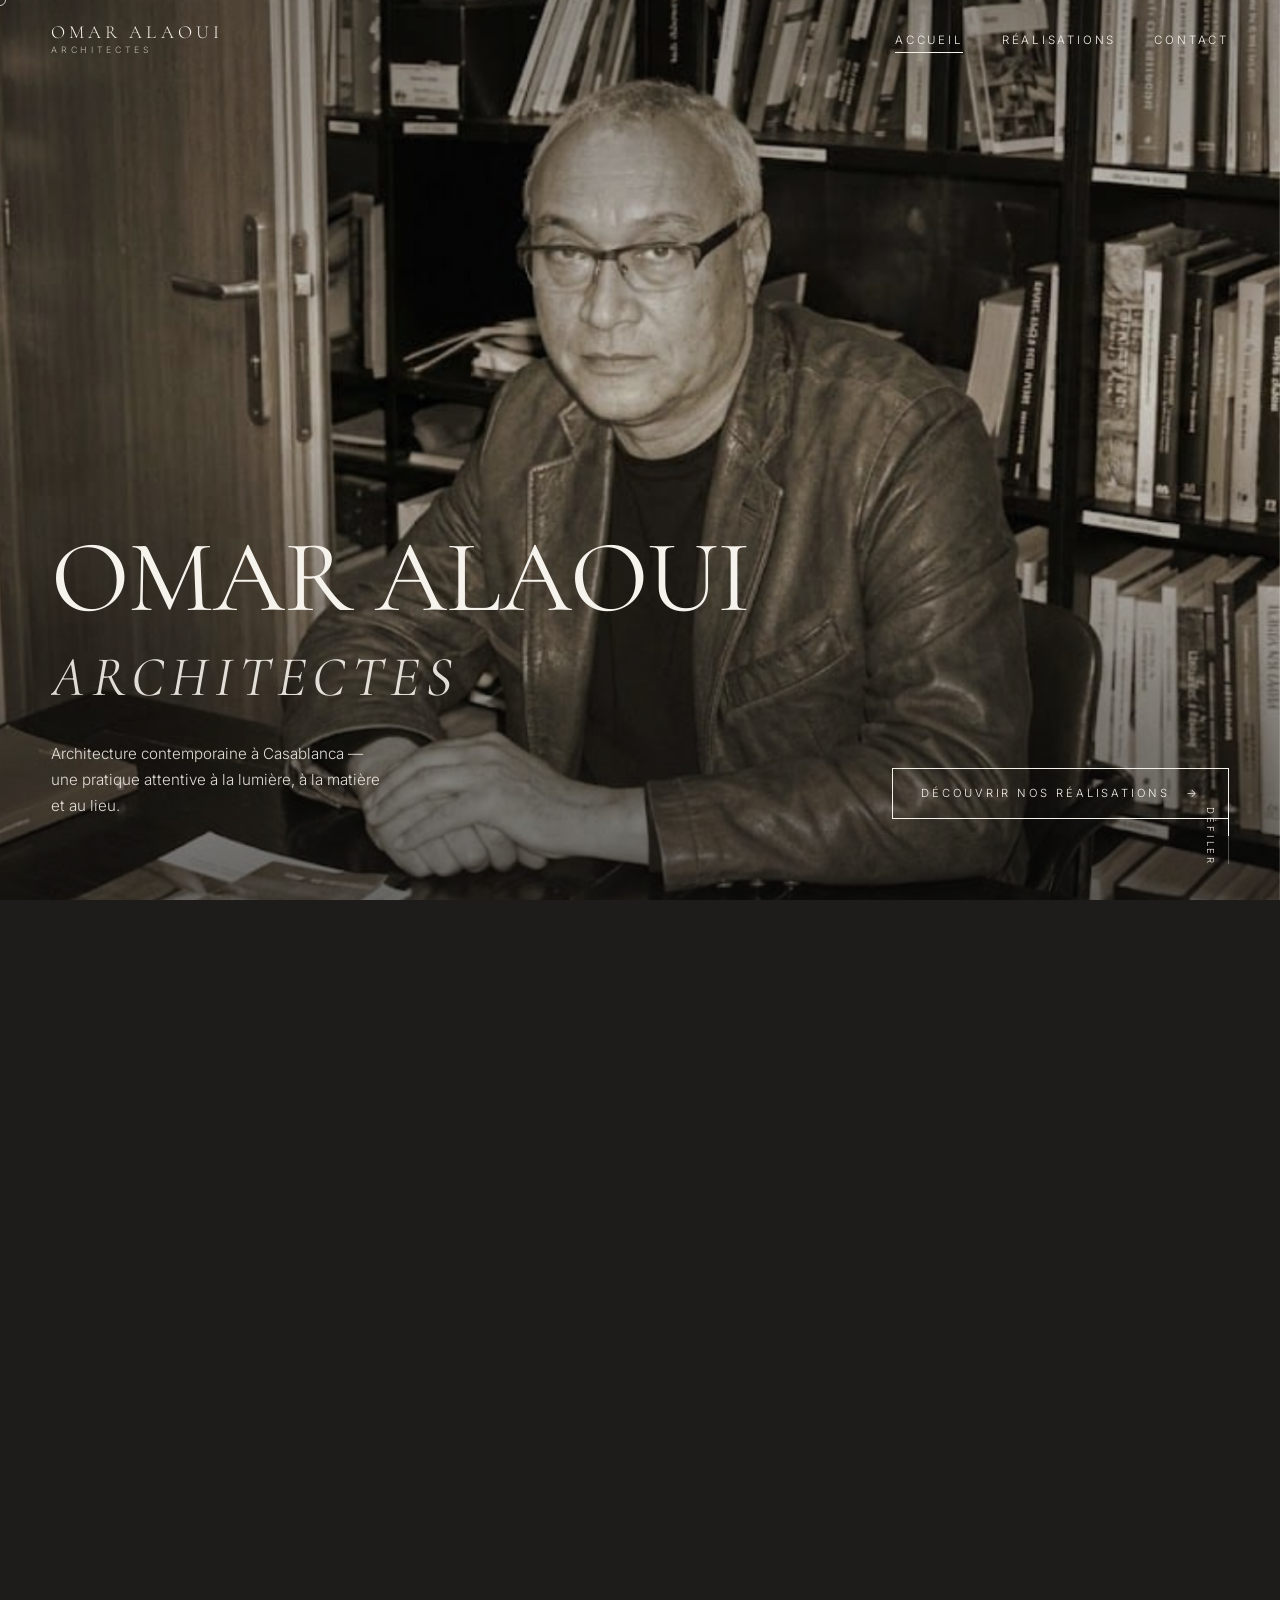
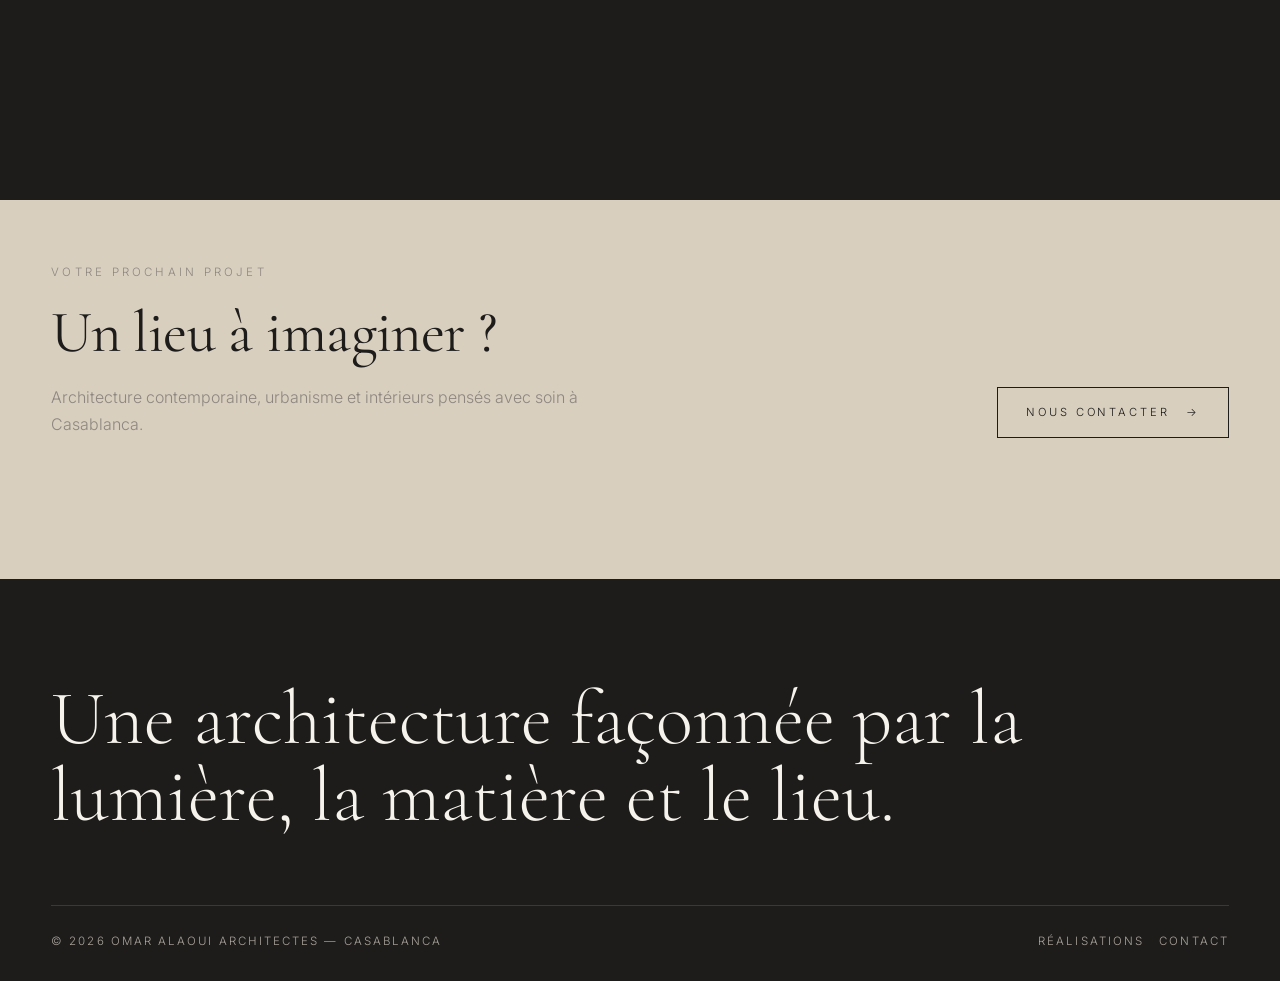
==== index.html @ 36aabf6f "first" ====
<!DOCTYPE html>
<html lang="fr">
<head>
<meta charset="utf-8">
<meta name="viewport" content="width=device-width,initial-scale=1">
<title>Omar Alaoui Architectes — Casablanca</title>
<meta name="description" content="Omar Alaoui Architectes, cabinet d'architecture basé à Casablanca, Maroc.">
<link rel="preconnect" href="https://fonts.googleapis.com"><link rel="preconnect" href="https://fonts.gstatic.com" crossorigin>
<link href="https://fonts.googleapis.com/css2?family=Cormorant+Garamond:ital,wght@0,300;0,400;0,500;1,300;1,400&family=Inter:wght@300;400&display=swap" rel="stylesheet">
<link rel="stylesheet" href="style.css">
</head>
<body data-page="home">
<a class="skip" href="#main">Aller au contenu</a>
<div id="site-header"></div>
<main id="main">
  <section class="hero" style="--hero:url('images/home-hero.png')">
    <div class="hero-media" data-parallax=".1" role="img" aria-label="Portrait en noir et blanc dans une bibliothèque"></div>
    <div class="hero-inner">
      <h1><span class="mask"><span>OMAR ALAOUI</span></span><span class="mask l2"><span>ARCHITECTES</span></span></h1>
      <div class="hero-row">
        <p>Architecture contemporaine à Casablanca — une pratique attentive à la lumière, à la matière et au lieu.</p>
        <a class="btn" href="work.html">Découvrir nos réalisations</a>
      </div>
    </div>
    <div class="scroll" aria-hidden="true"><i></i>DÉFILER</div>
  </section>

  <section class="band">
    <div class="wrap">
      <span class="eyebrow rv">Sélection</span>
      <div class="feature">
        <div class="a img-reveal"><div class="ph real" style="background-image:url('images/home-feature.png')" data-parallax=".06" role="img" aria-label="Cour intérieure contemporaine avec bassin et oliviers"></div></div>
        <div class="b rv"><h2>Une architecture pensée comme un paysage.</h2><p style="margin-top:20px;color:#bdb6aa">Lignes, lumière, matière : découvrez une sélection de projets du cabinet.</p><p style="margin-top:30px"><a class="btn" href="work.html">Voir les réalisations</a></p></div>
      </div>
    </div>
  </section>

  <section class="studio-promo" aria-labelledby="studio-promo-title">
    <div class="wrap promo-inner">
      <div class="rv">
        <span class="eyebrow">Votre prochain projet</span>
        <h2 id="studio-promo-title">Un lieu à imaginer&nbsp;?</h2>
        <p>Architecture contemporaine, urbanisme et intérieurs pensés avec soin à Casablanca.</p>
      </div>
      <p class="rv"><a class="btn dark" href="contact.html">Nous contacter</a></p>
    </div>
  </section>
</main>
<div id="site-footer"></div>
<script src="script.js"></script>
</body>
</html>
---- style.css ----
/* ============================================================
   Omar Alaoui Architectes — shared styles
   ============================================================ */
:root{
  --white:#f6f2ec; --paper:#efe9df; --beige:#d9cfbf; --stone:#8d8780; --char:#1d1c1b; --ink:#111;
  --serif:'Cormorant Garamond','Cormorant',Georgia,'Times New Roman',serif;
  --sans:'Inter','Helvetica Neue',Arial,system-ui,sans-serif;
  --pad:clamp(20px,4vw,64px); --ease:cubic-bezier(.19,1,.22,1);
  --hero:url('images/architecture.jpg');
}

/* Reset */
*{box-sizing:border-box;margin:0;padding:0}
html{scroll-behavior:smooth;-webkit-text-size-adjust:100%}
body{background:var(--white);color:var(--char);font-family:var(--sans);font-weight:300;line-height:1.7;overflow-x:hidden;-webkit-font-smoothing:antialiased}
img{max-width:100%;display:block}
a{color:inherit;text-decoration:none}
button{font:inherit;color:inherit;background:none;border:0;cursor:pointer}
:focus-visible{outline:2px solid var(--char);outline-offset:4px}
.skip{position:absolute;left:-999px;top:8px;background:var(--char);color:var(--white);padding:8px 14px;z-index:300}
.skip:focus{left:8px}

/* Typography */
h1,h2,h3{font-family:var(--serif);font-weight:400;line-height:1.05;letter-spacing:-.01em}
h1{font-size:clamp(2.8rem,8vw,7.5rem)}
h2{font-size:clamp(2rem,4.6vw,4rem)}
h3{font-size:clamp(1.4rem,2.2vw,2rem)}
.eyebrow{font-size:.72rem;letter-spacing:.28em;text-transform:uppercase;color:var(--stone);display:block;margin-bottom:1.2rem}
.wrap{padding-inline:var(--pad);max-width:1600px;margin-inline:auto}
section{padding-block:clamp(70px,11vw,160px)}
p{max-width:62ch}
.lead{font-family:var(--serif);font-size:clamp(1.3rem,2.2vw,2rem);line-height:1.4;max-width:30em}

/* Loader & page transitions */
.loader,.curtain{position:fixed;inset:0;background:var(--char);color:var(--white);z-index:500;display:flex;align-items:center;justify-content:center;flex-direction:column;gap:14px}
.loader{transition:transform 1s var(--ease) .2s}
.loader.done{transform:translateY(-100%);pointer-events:none}
.loader b{font-family:var(--serif);font-weight:400;font-size:clamp(1.4rem,3vw,2.2rem);letter-spacing:.3em;text-align:center;max-width:90vw;word-break:break-word}
.loader i{display:block;width:120px;height:1px;background:rgba(255,255,255,.2);position:relative;overflow:hidden}
.loader i::after{content:"";position:absolute;inset:0;background:var(--white);transform:translateX(-100%);animation:ld 1s var(--ease) forwards}
@keyframes ld{to{transform:none}}
.curtain{transform:translateY(100%);transition:transform .7s var(--ease);pointer-events:none}
.curtain.on{transform:none;pointer-events:all}

/* 3D loader canvas */
.loader-canvas {
  display: block;
  width: 160px;
  height: 160px;
  margin-bottom: 4px;
}
@media (max-width: 600px) {
  .loader-canvas { width: 120px; height: 120px; }
}

/* Header */
header.site{position:fixed;top:0;left:0;right:0;z-index:200;display:flex;justify-content:space-between;align-items:center;padding:22px var(--pad);transition:background .4s,color .4s,padding .4s;color:var(--white)}
header.site.solid,body.light header.site{color:var(--char)}
header.site.solid{background:rgba(246,242,236,.92);backdrop-filter:blur(10px);padding-block:14px}
.logo{font-family:var(--serif);font-size:1.15rem;letter-spacing:.22em;line-height:1.1;text-transform:uppercase}
.logo small{display:block;font-family:var(--sans);font-size:.55rem;letter-spacing:.42em;opacity:.7;margin-top:3px}
nav.main ul{display:flex;gap:clamp(18px,3vw,44px);list-style:none}
nav.main a{font-size:.72rem;letter-spacing:.24em;position:relative;padding-block:6px}
nav.main a::after{content:"";position:absolute;left:0;bottom:0;height:1px;width:100%;background:currentColor;transform:scaleX(0);transform-origin:right;transition:transform .5s var(--ease)}
nav.main a:hover::after,nav.main a[aria-current="page"]::after{transform:scaleX(1);transform-origin:left}
.burger{display:none;width:44px;height:44px;position:relative;z-index:230}
.burger span{position:absolute;left:10px;right:10px;height:1px;background:currentColor;transition:transform .4s var(--ease),top .4s}
.burger span:nth-child(1){top:18px}
.burger span:nth-child(2){top:26px}
.menu-open .burger span:nth-child(1){top:22px;transform:rotate(45deg)}
.menu-open .burger span:nth-child(2){top:22px;transform:rotate(-45deg)}
body.menu-open{overflow:hidden}

/* Hero (homepage) */
.hero{position:relative;height:100vh;min-height:620px;color:var(--white);overflow:hidden;padding:0;display:flex;align-items:flex-end}
.hero-media{position:absolute;inset:-6% 0;background:
  linear-gradient(to top,rgba(10,10,10,.65),rgba(10,10,10,.1) 55%,rgba(10,10,10,.35)),
  var(--hero) center/cover no-repeat,
  linear-gradient(115deg,#3a3835 0%,#6b665f 38%,#a89f92 62%,#d9cfbf 100%);
  will-change:transform;transform:scale(1.08);animation:zoom 2.4s var(--ease) 1.2s forwards}
@keyframes zoom{to{transform:scale(1)}}
.hero-inner{position:relative;width:100%;padding:0 var(--pad) clamp(70px,9vh,110px)}
.hero h1{display:flex;flex-direction:column}
.hero h1 .l2{font-style:italic;font-size:.55em;letter-spacing:.12em;margin-top:.3em;opacity:.9}
.mask{display:block;overflow:hidden}
.mask>span{display:block;transform:translateY(110%);transition:transform 1.2s var(--ease)}
.ready .mask>span{transform:none}
.mask:nth-child(2)>span{transition-delay:.15s}
.hero-row{display:flex;justify-content:space-between;align-items:flex-end;gap:24px;margin-top:34px;flex-wrap:wrap}
.hero-row p{font-size:.95rem;max-width:38ch;opacity:.9}
.btn{display:inline-flex;align-items:center;gap:16px;border:1px solid currentColor;padding:15px 28px;font-size:.7rem;letter-spacing:.26em;text-transform:uppercase;position:relative;overflow:hidden;transition:color .5s,background .5s;cursor:pointer;background:transparent}
.btn::after{content:"→";transition:transform .4s var(--ease)}
.btn:hover::after{transform:translateX(6px)}
.btn:hover{background:var(--white);color:var(--char)}
.btn.dark:hover{background:var(--char);color:var(--white)}
.scroll{position:absolute;right:var(--pad);bottom:34px;display:flex;flex-direction:column;align-items:center;gap:10px;font-size:.6rem;letter-spacing:.3em;writing-mode:vertical-rl}
.scroll i{width:1px;height:56px;background:rgba(255,255,255,.3);position:relative;overflow:hidden}
.scroll i::after{content:"";position:absolute;left:0;top:0;width:1px;height:50%;background:#fff;animation:sc 2s infinite}
@keyframes sc{from{transform:translateY(-100%)}to{transform:translateY(200%)}}

/* Reveal animations */
.rv{opacity:0;transform:translateY(40px);transition:opacity 1.1s var(--ease),transform 1.1s var(--ease)}
.rv.in{opacity:1;transform:none}
.img-reveal{position:relative;overflow:hidden}
.img-reveal::after{content:"";position:absolute;inset:0;background:var(--paper);transform-origin:top;transition:transform 1.2s var(--ease)}
.img-reveal.in::after{transform:scaleY(0)}

/* Placeholder visuals (when image is missing) */
.ph{position:relative;background-size:cover;background-position:center;width:100%;height:100%;min-height:100%;transition:transform 1.4s var(--ease)}
.ph::before{content:"SAMPLE VISUAL";position:absolute;left:14px;top:14px;font-size:.55rem;letter-spacing:.25em;color:rgba(255,255,255,.75);z-index:2}
.ph-1{background:repeating-linear-gradient(90deg,rgba(255,255,255,.07) 0 2px,transparent 2px 46px),linear-gradient(160deg,#cfc5b4,#7d766b 55%,#2c2a27)}
.ph-2{background:linear-gradient(0deg,rgba(0,0,0,.25),transparent 50%),repeating-linear-gradient(0deg,rgba(0,0,0,.09) 0 18px,transparent 18px 52px),linear-gradient(120deg,#e6ddcd,#b9ad99 60%,#8d8780)}
.ph-3{background:radial-gradient(circle at 70% 30%,rgba(255,255,255,.35),transparent 40%),linear-gradient(200deg,#4b4843,#23211f)}
.ph-4{background:repeating-linear-gradient(135deg,rgba(255,255,255,.08) 0 2px,transparent 2px 38px),linear-gradient(180deg,#b9b1a4,#5d5851)}
.ph-5{background:linear-gradient(90deg,rgba(0,0,0,.18) 0 33%,transparent 33% 66%,rgba(0,0,0,.1) 66%),linear-gradient(170deg,#efe9df,#c9bfae 60%,#8d8780)}
.ph-6{background:radial-gradient(ellipse at 30% 80%,rgba(255,255,255,.3),transparent 50%),linear-gradient(150deg,#6f685f,#2a2826)}
.ph.charika{background-image:linear-gradient(0deg,rgba(0,0,0,.15),transparent),var(--hero),linear-gradient(120deg,#6b665f,#d9cfbf)}

/* Real photos */
.ph img{position:absolute;inset:0;width:100%;height:100%;object-fit:cover;z-index:3}
.ph.real::before{display:none}

/* Split / stats / feature */
.split{display:grid;grid-template-columns:1fr 1.4fr;gap:clamp(30px,6vw,100px);align-items:start}
.stats{display:grid;grid-template-columns:repeat(3,1fr);gap:30px;margin-top:60px;border-top:1px solid var(--beige);padding-top:30px}
.stats b{font-family:var(--serif);font-weight:400;font-size:2.4rem;display:block}
.stats span{font-size:.7rem;letter-spacing:.2em;text-transform:uppercase;color:var(--stone)}
.band{background:var(--char);color:var(--white)}
.band .eyebrow{color:#a9a39a}
.feature{display:grid;grid-template-columns:repeat(12,1fr);gap:24px;align-items:end}
.feature .a{grid-column:1/8;aspect-ratio:16/11}
.feature .b{grid-column:9/13;aspect-ratio:3/4}
.photo-credit{position:absolute;left:14px;bottom:14px;z-index:2;color:rgba(255,255,255,.9);font-size:.6rem;letter-spacing:.08em;text-shadow:0 1px 5px rgba(0,0,0,.7)}
.parallax{will-change:transform}

/* Studio promo */
.studio-promo{background:var(--beige)}
.promo-inner{display:flex;justify-content:space-between;align-items:flex-end;gap:40px}
.promo-inner h2{max-width:12em}
.promo-inner .eyebrow{color:var(--stone)}
.promo-inner .rv>p{margin-top:20px;color:var(--stone)}
.promo-inner>p{flex-shrink:0}

/* Inner page head */
.page-head{padding-top:clamp(150px,22vh,240px);padding-bottom:clamp(40px,6vw,80px)}
.page-head h1{font-size:clamp(3rem,9vw,8rem)}
.page-head p{margin-top:28px;color:var(--stone)}

/* Filters */
.filters{display:flex;flex-wrap:wrap;gap:8px 28px;border-top:1px solid var(--beige);border-bottom:1px solid var(--beige);padding:18px 0;margin-bottom:50px}
.filters button{font-size:.7rem;letter-spacing:.24em;padding:6px 0;color:var(--stone);position:relative;transition:color .3s}
.filters button[aria-pressed="true"],.filters button:hover{color:var(--char)}
.filters button[aria-pressed="true"]::after{content:"";position:absolute;left:0;right:0;bottom:0;height:1px;background:var(--char)}

/* Project grid */
.grid{display:grid;grid-template-columns:repeat(12,1fr);gap:clamp(24px,3vw,48px) 24px}
.card{display:block;grid-column:span 6;transition:opacity .5s,transform .5s var(--ease)}
.card:nth-child(4n+1){grid-column:1/8}
.card:nth-child(4n+2){grid-column:9/13;margin-top:18vw}
.card:nth-child(4n+3){grid-column:2/7}
.card:nth-child(4n+4){grid-column:7/13;margin-top:6vw}
.card .frame{overflow:hidden;aspect-ratio:4/3;background:var(--paper)}
.card:nth-child(4n+2) .frame{aspect-ratio:3/4}
.card:nth-child(4n+3) .frame{aspect-ratio:1/1}
.card:hover .ph{transform:scale(1.06)}
.card.hide{display:none}
.meta{display:flex;justify-content:space-between;gap:20px;padding-top:16px;font-size:.78rem;letter-spacing:.08em;color:var(--stone)}
.meta h3{color:var(--char);margin-bottom:4px}
.note{font-size:.78rem;color:var(--stone);border-left:1px solid var(--beige);padding-left:14px;margin-top:40px}

/* Project detail */
.pd-hero{height:90vh;min-height:520px;position:relative;padding:0;overflow:hidden}
.pd-hero .ph{position:absolute;inset:-5% 0;height:110%}
.pd-hero::after{content:"";position:absolute;inset:0;background:linear-gradient(to top,rgba(0,0,0,.55),transparent 55%)}
.pd-hero .t{position:absolute;z-index:3;left:var(--pad);bottom:50px;color:#fff}
.info{display:grid;grid-template-columns:repeat(4,1fr);gap:24px;border-bottom:1px solid var(--beige);padding-bottom:30px;margin-bottom:60px}
.info dt{font-size:.65rem;letter-spacing:.25em;text-transform:uppercase;color:var(--stone)}
.info dd{font-family:var(--serif);font-size:1.3rem}
.gal{display:grid;grid-template-columns:repeat(12,1fr);gap:24px}
.gal>div:nth-child(1){grid-column:1/8;aspect-ratio:4/3}
.gal>div:nth-child(2){grid-column:8/13;aspect-ratio:3/4;margin-top:6vw}
.gal>div:nth-child(3){grid-column:3/13;aspect-ratio:21/9}
.gal>div:nth-child(4){grid-column:1/7;aspect-ratio:4/3}
.gal>div{overflow:hidden}

/* Other projects carousel (project page) */
.more{padding-top:0}
.more .wrap{border-top:1px solid var(--beige);padding-top:clamp(50px,7vw,90px);margin-bottom:clamp(28px,4vw,50px)}
.more h2{margin-top:-.4rem}
.mq{overflow:hidden;-webkit-mask-image:linear-gradient(90deg,transparent,#000 6%,#000 94%,transparent);mask-image:linear-gradient(90deg,transparent,#000 6%,#000 94%,transparent)}
.mq-track{display:flex;width:max-content;animation:mq 60s linear infinite;will-change:transform}
.mq:hover .mq-track,.mq:focus-within .mq-track{animation-play-state:paused}
@keyframes mq{to{transform:translateX(-50%)}}
.mq-card{display:block;flex:0 0 auto;width:clamp(240px,28vw,380px);margin-right:clamp(16px,2vw,28px)}
.mq-card .frame{overflow:hidden;aspect-ratio:4/3;background:var(--paper)}
.mq-card:hover .ph,.mq-card:focus-visible .ph{transform:scale(1.06)}
.mq-card .meta{padding-top:14px}
.mq-card .meta h3{font-size:clamp(1.2rem,1.8vw,1.6rem);line-height:1.15}

/* Studio page */
.portrait{aspect-ratio:3/4;overflow:hidden}
.pillars{display:grid;grid-template-columns:repeat(3,1fr);gap:40px}
.pillars div{border-top:1px solid #4a4743;padding-top:24px}
.pillars h3{margin-bottom:12px}
.pillars p{color:#bdb6aa;font-size:.92rem}
.timeline{list-style:none;border-left:1px solid var(--beige);margin-left:6px}
.timeline li{padding:0 0 36px 30px;position:relative}
.timeline li::before{content:"";position:absolute;left:-4px;top:10px;width:7px;height:7px;background:var(--char);border-radius:50%}
.timeline b{font-family:var(--serif);font-weight:400;font-size:1.5rem}

/* Services */
.svc{display:grid;grid-template-columns:1fr 1fr;gap:clamp(30px,6vw,100px);align-items:center;padding-block:clamp(40px,6vw,90px);border-top:1px solid var(--beige)}
.svc:nth-child(even) .svc-img{order:2}
.svc-img{aspect-ratio:4/3;overflow:hidden}
.svc .n{font-family:var(--serif);font-size:1rem;color:var(--stone)}
.svc h2{margin:10px 0 20px}
.svc ul{list-style:none;margin-top:22px;font-size:.78rem;letter-spacing:.14em;text-transform:uppercase;color:var(--stone)}
.svc li{padding:8px 0;border-bottom:1px solid var(--beige)}
.svc:hover .ph{transform:scale(1.05)}

/* Contact */
.contact-grid{display:grid;grid-template-columns:1fr 1.2fr;gap:clamp(40px,7vw,120px)}
.contact-grid dl div{padding:20px 0;border-bottom:1px solid var(--beige)}
.contact-grid dt{font-size:.65rem;letter-spacing:.25em;text-transform:uppercase;color:var(--stone)}
.contact-grid dd{font-family:var(--serif);font-size:1.5rem}
form .f{position:relative;margin-bottom:30px}
form label{display:block;font-size:.65rem;letter-spacing:.25em;text-transform:uppercase;color:var(--stone);margin-bottom:6px}
form input,form select,form textarea{width:100%;background:transparent;border:0;border-bottom:1px solid var(--stone);padding:10px 0;font:inherit;font-size:1.05rem;color:var(--char);border-radius:0}
form textarea{min-height:120px;resize:vertical}
form input:focus,form select:focus,form textarea:focus{outline:0;border-color:var(--char)}
.err{color:#9b2c1f;font-size:.75rem;min-height:1.1em;display:block;margin-top:4px}
.ok{display:none;padding:18px;border:1px solid var(--char);margin-top:24px}
.ok.show{display:block}
.mapbox{margin-top:60px;border:1px dashed var(--stone);padding:40px;text-align:center;color:var(--stone);font-size:.85rem;background:var(--paper)}

/* Footer */
footer.site{background:var(--char);color:var(--white);padding:clamp(60px,8vw,110px) var(--pad) 30px}
footer .big{font-family:var(--serif);font-size:clamp(2rem,6vw,5.5rem);line-height:1;max-width:14em}
footer .cols{display:flex;justify-content:space-between;flex-wrap:wrap;gap:30px;margin-top:70px;padding-top:26px;border-top:1px solid #3b3935;font-size:.72rem;letter-spacing:.18em;text-transform:uppercase;color:#a9a39a}
footer .cols a:hover{color:#fff}

/* Custom cursor */
.cursor{position:fixed;left:0;top:0;width:12px;height:12px;border:1px solid var(--white);border-radius:50%;pointer-events:none;z-index:600;mix-blend-mode:difference;transition:width .3s var(--ease),height .3s var(--ease),background .3s;transform:translate(-50%,-50%);display:none}
.cursor.big{width:56px;height:56px;background:rgba(255,255,255,.15)}
@media (hover:hover) and (pointer:fine){.cursor{display:block}}

/* Responsive */
@media(max-width:900px){
  .burger{display:block}
  nav.main{position:fixed;inset:0;background:var(--char);color:var(--white);display:flex;align-items:center;justify-content:center;transform:translateY(-100%);transition:transform .8s var(--ease);z-index:220;visibility:hidden}
  .menu-open nav.main{transform:none;visibility:visible}
  .menu-open header.site{z-index:230;color:var(--white);background:transparent;backdrop-filter:none}
  nav.main ul{flex-direction:column;align-items:center;gap:26px}
  nav.main a{display:block;padding:10px 16px;font-family:var(--serif);font-size:2.2rem;letter-spacing:.08em}
  .split,.contact-grid,.svc{grid-template-columns:1fr}
  .promo-inner{align-items:flex-start;flex-direction:column}
  .svc:nth-child(even) .svc-img{order:0}
  .feature .a,.feature .b{grid-column:1/-1}
  .pillars{grid-template-columns:1fr}
  .info{grid-template-columns:repeat(2,1fr)}
  .card,.card:nth-child(n){grid-column:1/-1;margin-top:0}
  .card:nth-child(n) .frame{aspect-ratio:4/3}
  .gal>div:nth-child(n){grid-column:1/-1;margin-top:0;aspect-ratio:4/3}
  .scroll{display:none}
  .stats{grid-template-columns:1fr}
}

@media(max-width:600px){
  :root{--pad:20px}
  header.site{padding-top:max(14px,env(safe-area-inset-top))}
  .logo{font-size:1rem;letter-spacing:.16em}
  .burger{width:48px;height:48px;margin-right:-8px}
  .hero{height:100vh;height:100svh;min-height:min(600px,100svh)}
  .hero-inner{padding-bottom:max(76px,10svh)}
  .hero h1{font-size:clamp(2.55rem,12vw,4.2rem)}
  .hero h1 .l2{font-size:.48em}
  .hero-row{align-items:flex-start;flex-direction:column;gap:22px;margin-top:24px}
  .hero-row p{font-size:.9rem;max-width:34ch}
  .btn{min-height:48px;padding:13px 18px;font-size:.65rem;letter-spacing:.16em}
  .feature{gap:28px}
  .feature .a{aspect-ratio:4/3}
  .feature .b{aspect-ratio:auto}
  .page-head{padding-top:140px}
  .page-head h1{font-size:clamp(2.8rem,13vw,4.5rem);overflow-wrap:anywhere}
  .filters{gap:10px 18px;margin-bottom:32px}
  .filters button{min-height:40px;font-size:.64rem;letter-spacing:.14em}
  .filters #count{flex-basis:100%;margin-left:0!important;padding-top:8px}
  .meta{gap:12px;font-size:.72rem}
  .meta>span{white-space:nowrap}
  .info{gap:20px 12px;margin-bottom:38px}
  .info dd{font-size:1.15rem;overflow-wrap:anywhere}
  .pd-hero{height:78vh;height:78svh;min-height:420px}
  .pd-hero .t{bottom:32px}
  .gal{gap:16px}
  .contact-grid dd{font-size:1.3rem;overflow-wrap:anywhere}
  .mapbox{margin-top:36px;padding:24px 18px}
  footer .cols{flex-direction:column;gap:18px;margin-top:42px;font-size:.65rem;letter-spacing:.12em}
}

/* Reduced motion */
@media(prefers-reduced-motion:reduce){
  *,*::before,*::after{animation-duration:.01ms!important;transition-duration:.01ms!important;scroll-behavior:auto!important}
  .rv,.mask>span{opacity:1;transform:none}
  .img-reveal::after{display:none}
  .mq-track{animation:none!important}
  .mq{overflow-x:auto;-webkit-mask-image:none;mask-image:none}
}
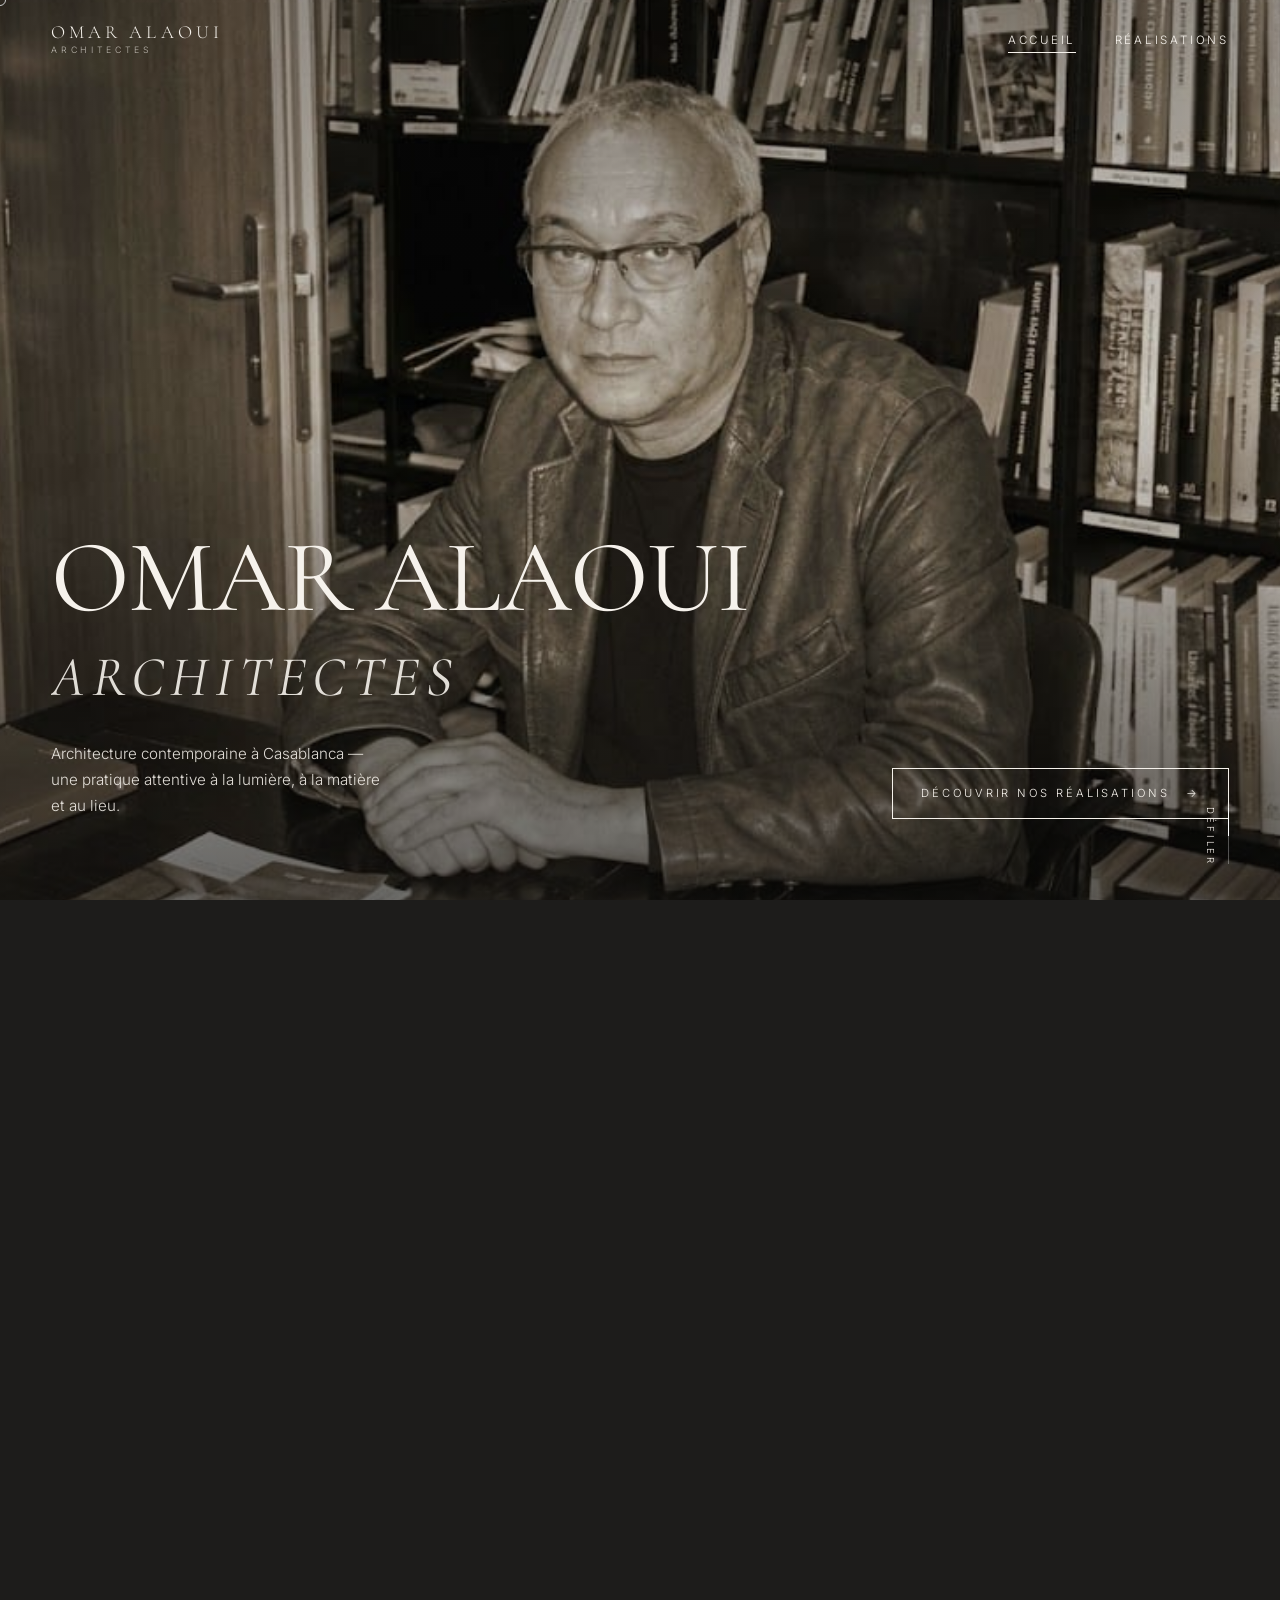
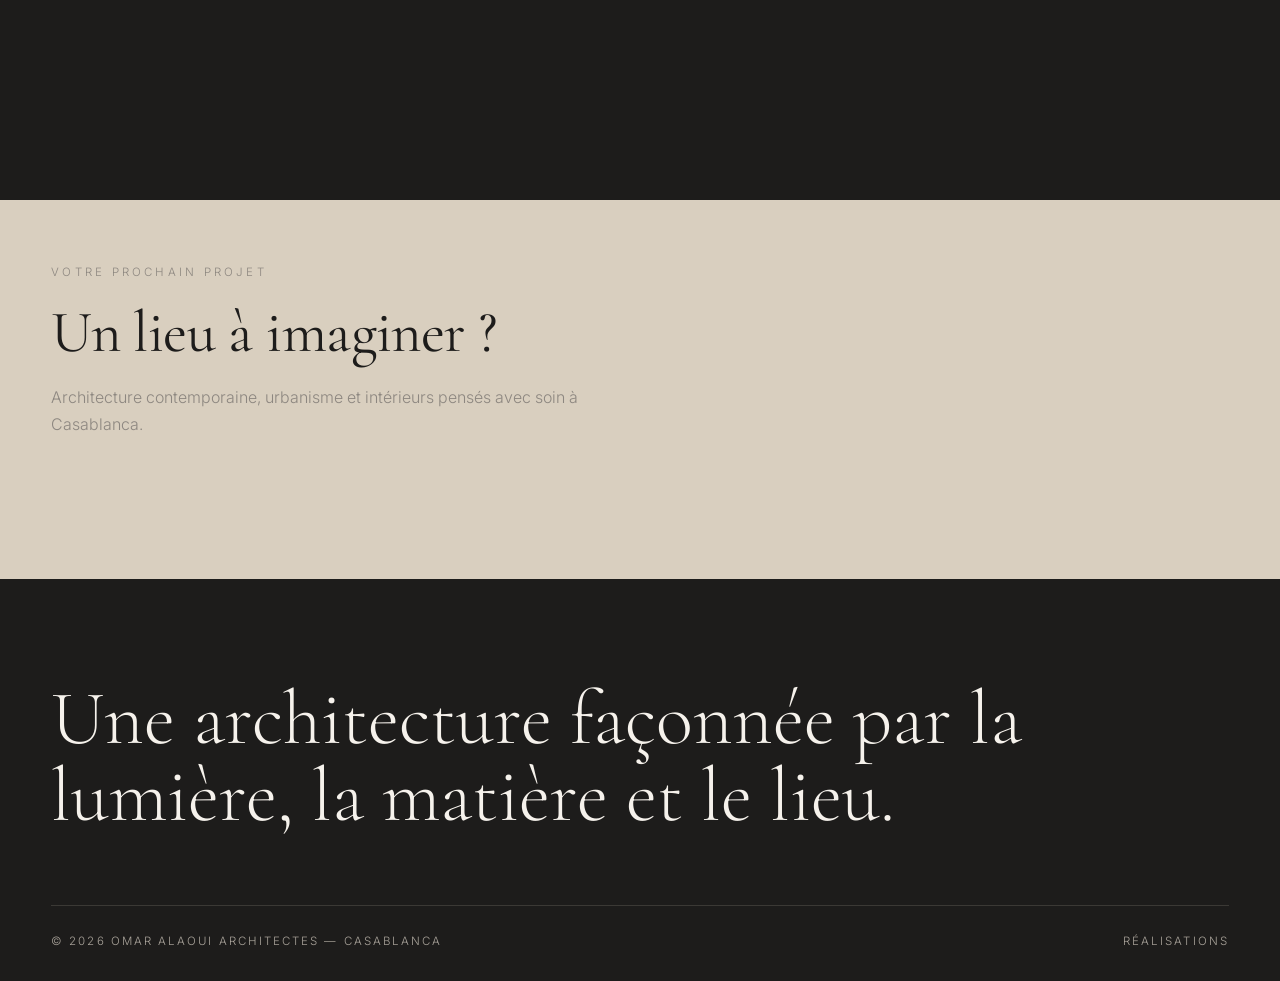
==== commit 272a6d7a: "Update Marina branding and remove contact links Co-authored-by: Copilot <223556219+Copilot@users.nor" ====
--- a/index.html
+++ b/index.html
@@ -42,7 +42,6 @@
         <h2 id="studio-promo-title">Un lieu à imaginer&nbsp;?</h2>
         <p>Architecture contemporaine, urbanisme et intérieurs pensés avec soin à Casablanca.</p>
       </div>
-      <p class="rv"><a class="btn dark" href="contact.html">Nous contacter</a></p>
     </div>
   </section>
 </main>
